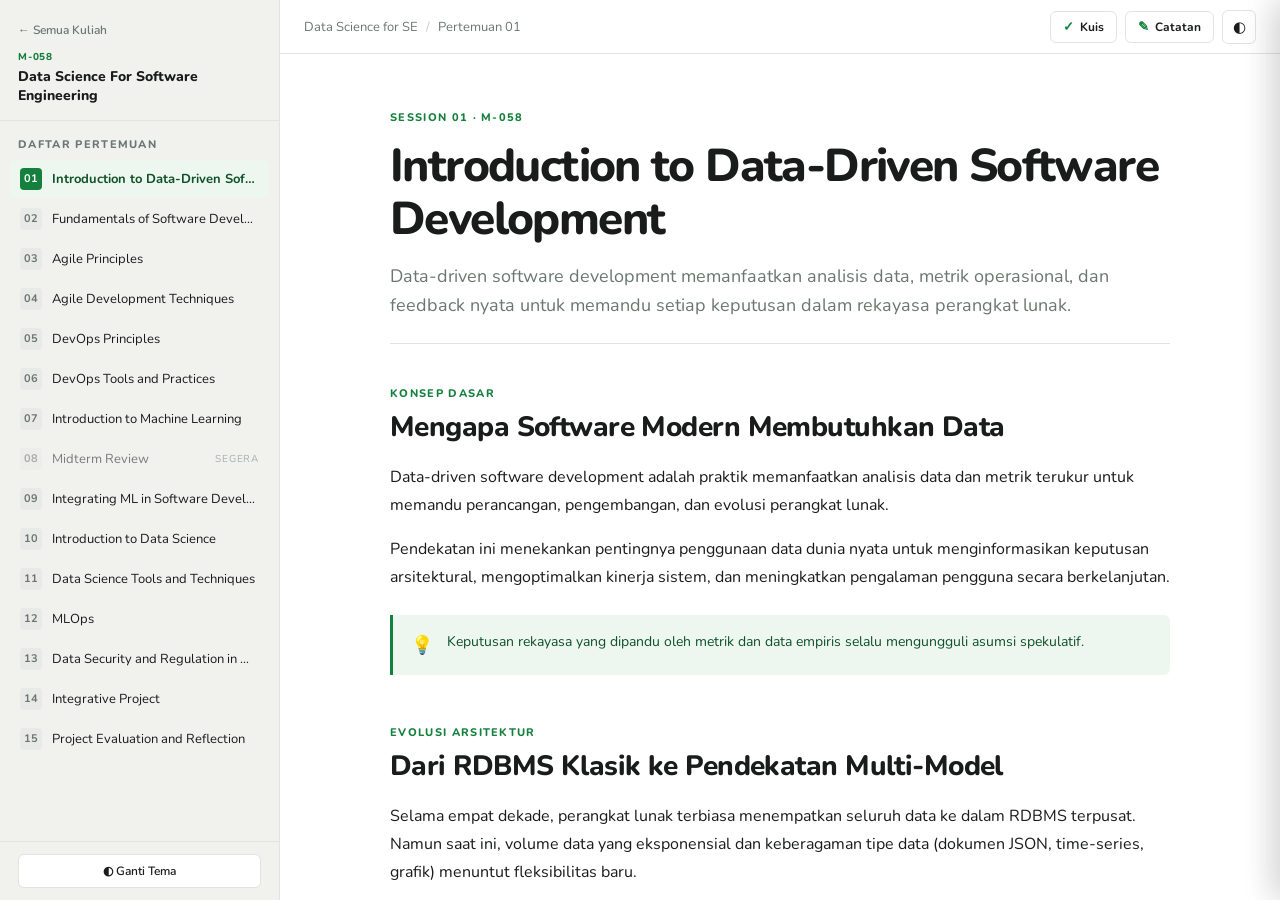
==== course.html @ 9b0f1cf8 "feat: implement notion-style kuliah portal with multi-course support" ====
<!doctype html>
<html lang="id">
<head>
  <meta charset="utf-8">
  <title>Mata Kuliah · Minilify</title>
</head>
<body>
  <script>
    const p = new URLSearchParams(location.search);
    const c = p.get('course') || 'se4ds';
    location.replace(`session.html?course=${c}`);
  </script>
</body>
</html>
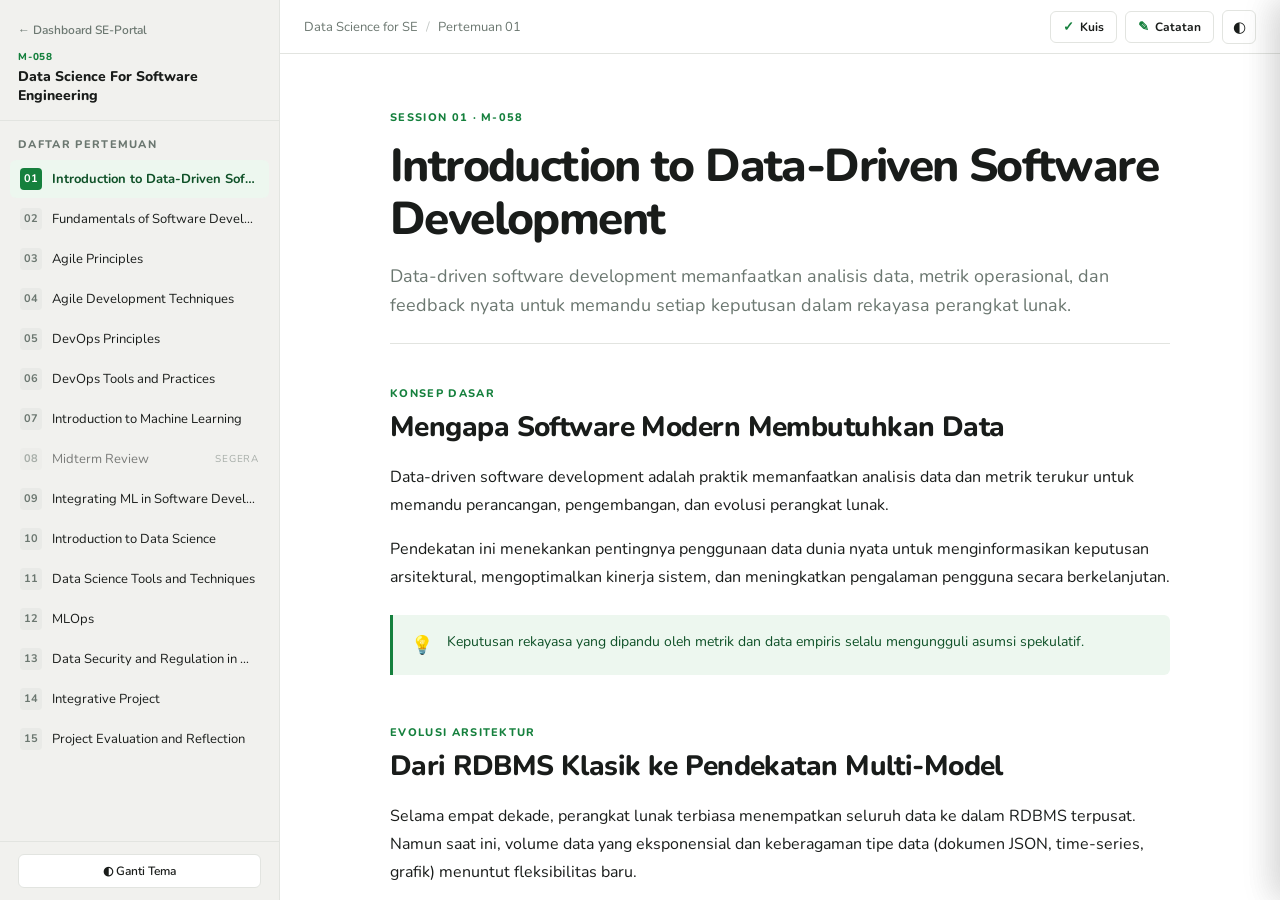
==== commit ab370909: "refactor: rename branding to SE-Portal and remove container configs" ====
--- a/course.html
+++ b/course.html
@@ -2,7 +2,7 @@
 <html lang="id">
 <head>
   <meta charset="utf-8">
-  <title>Mata Kuliah · Minilify</title>
+  <title>SE-Portal</title>
 </head>
 <body>
   <script>
